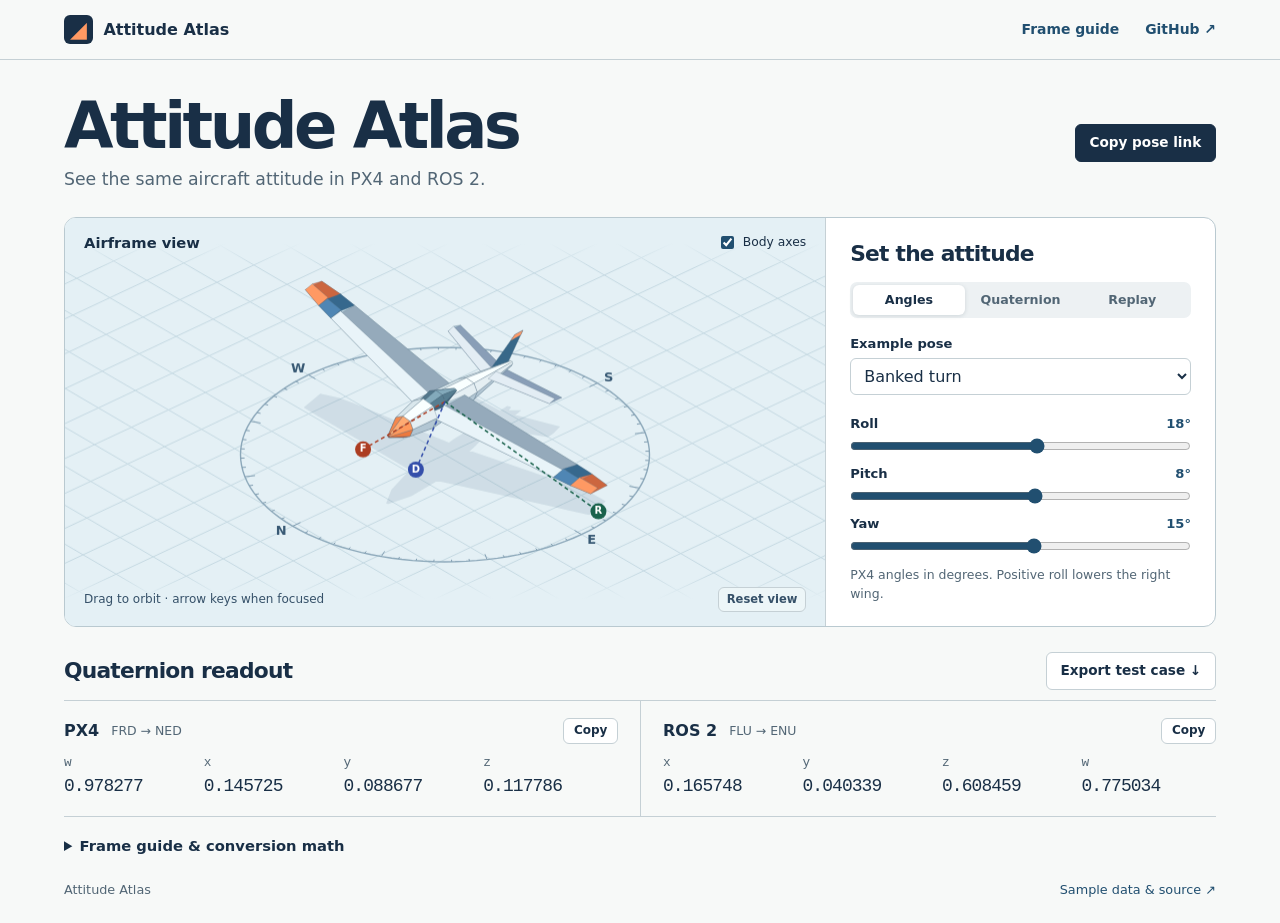
==== site/index.html @ c9293352 "Preserve pasted drafts, expose input norms and check declared odometry frames" ====
<!doctype html>
<html lang="en">
  <head>
    <meta charset="utf-8" />
    <meta name="viewport" content="width=device-width,initial-scale=1" />
    <meta name="theme-color" content="#e7f1f5" />
    <meta
      name="description"
      content="Inspect the same aircraft attitude in PX4 and ROS 2. Rotate a 3D airframe, convert quaternions, replay a flight-log excerpt and share a pose."
    />
    <title>Attitude Atlas · PX4 and ROS 2 frame explorer</title>
    <link
      rel="icon"
      href="data:image/svg+xml,%3Csvg xmlns='http://www.w3.org/2000/svg' viewBox='0 0 64 64'%3E%3Crect width='64' height='64' rx='12' fill='%2318304a'/%3E%3Cpath d='M32 8L53 49 32 40 11 49Z' fill='%23ff965b'/%3E%3C/svg%3E"
    />
    <link rel="stylesheet" href="style.css" />
    <script type="module" src="app.mjs"></script>
  </head>
  <body>
    <header>
      <div class="bar">
        <a class="brand" href="./"
          ><span class="mark" aria-hidden="true">◢</span> Attitude Atlas</a
        >
        <nav>
          <a href="#reference">Frame guide</a
          ><a href="https://github.com/lazyerZZZ/attitude-atlas">GitHub ↗</a>
        </nav>
      </div>
    </header>
    <main>
      <section class="intro">
        <div>
          <h1>Attitude Atlas</h1>
          <p>See the same aircraft attitude in PX4 and ROS 2.</p>
        </div>
        <button id="share">Copy pose link</button>
      </section>
      <div class="workspace">
        <section class="viewer" aria-label="Aircraft attitude viewer">
          <div class="viewbar">
            <b>Airframe view</b
            ><label
              ><input id="axes" type="checkbox" checked /> Body axes</label
            >
          </div>
          <canvas
            id="aircraft"
            tabindex="0"
            aria-label="3D aircraft, orange nose faces forward. Drag or use arrow keys to orbit the camera."
          ></canvas>
          <div class="viewfoot">
            <span
              >Drag to orbit
              <span class="wide">· arrow keys when focused</span></span
            ><button id="reset-view">Reset view</button>
          </div>
        </section>
        <section class="controls">
          <h2>Set the attitude</h2>
          <div class="modes" aria-label="Input mode">
            <button aria-pressed="true" data-mode="angles">Angles</button
            ><button aria-pressed="false" data-mode="paste">Quaternion</button
            ><button aria-pressed="false" data-mode="track">Replay</button>
          </div>
          <div id="angles" class="pane">
            <label for="preset">Example pose</label
            ><select id="preset">
              <option value="bank">Banked turn</option>
              <option value="north">Level, facing north</option>
              <option value="east">Level, facing east</option>
              <option value="vertical">Vertical nose-up</option>
              <option value="custom" disabled>Custom pose</option>
            </select>
            <div id="sliders"></div>
            <p class="hint">
              PX4 angles in degrees. Positive roll lowers the right wing.
            </p>
          </div>
          <div id="paste" class="pane" hidden>
            <label for="format">Input convention</label
            ><select id="format">
              <option value="px4">PX4 · w, x, y, z</option>
              <option value="ros">ROS 2 · x, y, z, w</option>
            </select>
            <label for="input">Quaternion components</label
            ><textarea id="input" rows="2" spellcheck="false">
[1, 0, 0, 0]</textarea
            >
            <p id="input-norm" role="status" class="hint"></p>
            <button id="apply" class="primary">Apply quaternion</button>
            <p class="hint">
              Accepts comma- or space-separated numbers. Input is normalized to
              unit length.
            </p>
          </div>
          <div id="track" class="pane" hidden>
            <p class="track-name" id="track-name">PX4 sample log</p>
            <div class="track-actions">
              <button id="play" class="primary">Play sample</button
              ><button id="open-file">Open CSV</button
              ><input type="file" id="file" accept=".csv,text/csv" hidden />
            </div>
            <label for="timeline"
              >Replay time <output id="clock">0.00 s</output></label
            ><input
              type="range"
              id="timeline"
              min="0"
              max="1"
              step="0.001"
              value="0"
            />
            <p class="hint">
              Import a PX4 <code>vehicle_attitude</code> CSV from
              <code>ulog2csv</code>. Files are read in this browser.
            </p>
            <p id="track-norm" class="hint"></p>
            <a href="sample.csv" download>Download sample CSV ↓</a>
          </div>
          <p role="status" id="error" class="error"></p>
        </section>
      </div>
      <div class="read-head">
        <h2>Quaternion readout</h2>
        <button id="export">Export test case ↓</button>
      </div>
      <section class="readouts" aria-label="Equivalent orientations">
        <article>
          <div class="read-label">
            <h3>PX4</h3>
            <span>FRD → NED</span
            ><button data-copy="px4" aria-label="Copy PX4 quaternion">
              Copy
            </button>
          </div>
          <dl id="px4-values"></dl>
        </article>
        <article>
          <div class="read-label">
            <h3>ROS 2</h3>
            <span>FLU → ENU</span
            ><button data-copy="ros" aria-label="Copy ROS quaternion">
              Copy
            </button>
          </div>
          <dl id="ros-values"></dl>
        </article>
      </section>
      <details id="reference">
        <summary>Frame guide &amp; conversion math</summary>
        <p>
          PX4 uses forward, right, down for the body and north, east, down for
          the world. ROS uses forward, left, up for the body and east, north, up
          for a geographic local world frame. Both rows describe how to express
          a body vector in world coordinates.
        </p>
        <p>
          In matrix form, <code>R_ros = A · R_px4 · B</code>, where
          <code>A(n,e,d) = (e,n,−d)</code> changes the world basis and
          <code>B(f,l,u) = (f,−l,−u)</code> changes the body basis. Quaternion
          component order also changes. A quaternion and its negative describe
          the same attitude.
        </p>
        <p>
          Try “Level, facing north”. PX4 reads [1, 0, 0, 0] and ROS reads [0, 0,
          0.707107, 0.707107]. The aircraft points north in both frames. At
          vertical pitch, multiple roll/yaw pairs describe the same attitude.
        </p>
        <a
          href="https://github.com/PX4/px4_ros_com/blob/main/include/px4_ros_com/frame_transforms.h"
          >PX4 frame transforms ↗</a
        >
        · <a href="https://www.ros.org/reps/rep-0103.html">ROS REP 103 ↗</a>
      </details>
      <footer>
        <span>Attitude Atlas</span
        ><a href="https://github.com/lazyerZZZ/attitude-atlas#sample-data"
          >Sample data &amp; source ↗</a
        >
      </footer>
    </main>
    <div id="notice" role="status"></div>
  </body>
</html>
---- site/style.css ----
:root {
  color-scheme: light;
  --ink: #192f46;
  --muted: #526675;
  --line: #c5d0d5;
  --blue: #214f70;
  --paper: #f7f9f8;
  --signal: #ff9963;
  font:
    16px/1.45 "Inter",
    system-ui,
    sans-serif;
  color: var(--ink);
  background: var(--paper);
}
* {
  box-sizing: border-box;
}
body {
  margin: 0;
}
a {
  color: var(--blue);
  text-underline-offset: 3px;
}
button,
select,
textarea,
input {
  font: inherit;
  color: inherit;
}
button,
select,
textarea {
  border: 1px solid var(--line);
  background: white;
  border-radius: 6px;
}
button {
  cursor: pointer;
  font-size: 0.85rem;
  font-weight: 650;
  padding: 0.52rem 0.86rem;
}
button:hover,
select:hover {
  border-color: var(--blue);
}
button:focus-visible,
a:focus-visible,
input:focus-visible,
textarea:focus-visible,
select:focus-visible,
canvas:focus-visible,
summary:focus-visible {
  outline: 3px solid #0075b5;
  outline-offset: 3px;
}
header {
  border-bottom: 1px solid var(--line);
}
.bar,
main {
  width: min(1152px, calc(100% - 64px));
  margin: auto;
}
.bar {
  height: 59px;
  display: flex;
  align-items: center;
  justify-content: space-between;
}
.brand,
nav a,
footer a {
  text-decoration: none;
}
.brand {
  display: flex;
  align-items: center;
  gap: 0.65rem;
  color: var(--ink);
  font-weight: 760;
}
.mark {
  display: grid;
  place-items: center;
  background: var(--ink);
  color: var(--signal);
  border-radius: 6px;
  width: 29px;
  height: 29px;
  font-size: 22px;
  line-height: 1;
}
nav {
  display: flex;
  gap: 26px;
  font-size: 0.87rem;
  font-weight: 600;
}
.intro {
  display: flex;
  align-items: center;
  justify-content: space-between;
  margin: 34px 0 25px;
  gap: 12px;
}
h1,
h2,
h3,
p {
  margin: 0;
}
h1 {
  font-size: clamp(40px, 5vw, 68px);
  font-weight: 750;
  letter-spacing: -0.055em;
  line-height: 1.02;
}
.intro p {
  margin-top: 8px;
  color: var(--muted);
  font-size: 1.08rem;
}
.intro button {
  background: var(--ink);
  border-color: var(--ink);
  color: white;
}
.workspace {
  display: grid;
  grid-template-columns: minmax(0, 1.95fr) minmax(280px, 1fr);
  border: 1px solid #b9c9d0;
  border-radius: 12px;
  overflow: hidden;
  background: white;
}
.viewer {
  position: relative;
  display: flex;
  flex-direction: column;
  background: #e4f0f5;
  min-width: 0;
  min-height: 398px;
}
.viewbar,
.viewfoot {
  position: absolute;
  z-index: 1;
  display: flex;
  align-items: center;
  justify-content: space-between;
  left: 0;
  right: 0;
  padding: 14px 19px;
  pointer-events: none;
}
.viewbar {
  top: 0;
  background: linear-gradient(#e4f0f5 50%, transparent);
}
.viewbar label,
.viewfoot button {
  pointer-events: auto;
}
.viewbar label {
  font-size: 0.77rem;
  display: flex;
  align-items: center;
  gap: 0.35rem;
}
.viewbar b {
  font-size: 0.92rem;
}
.viewfoot {
  bottom: 0;
  font-size: 0.75rem;
  color: #365169;
  background: linear-gradient(0deg, #e4f0f5 50%, transparent);
}
.viewfoot button {
  padding: 0.18rem 0.48rem;
  font-size: 0.72rem;
  background: #edf6f8;
}
.viewer canvas {
  width: 100%;
  height: 100%;
  position: absolute;
  inset: 0;
  touch-action: none;
  cursor: grab;
}
.viewer canvas:active {
  cursor: grabbing;
}
input {
  accent-color: var(--blue);
}
.controls {
  padding: 22px 24px;
  border-left: 1px solid var(--line);
  min-height: 400px;
}
h2 {
  font-size: 1.36rem;
  letter-spacing: -0.035em;
  line-height: 1.25;
}
.modes {
  display: flex;
  background: #edf1f3;
  padding: 3px;
  border-radius: 7px;
  margin: 14px 0 16px;
}
.modes button {
  flex: 1;
  background: transparent;
  border: 0;
  padding: 0.38rem 0.2rem;
  color: var(--muted);
  font-size: 0.79rem;
}
.modes button[aria-pressed="true"] {
  background: white;
  color: var(--ink);
  box-shadow: 0 1px 4px #243a4a26;
}
.pane > label,
.range label {
  display: flex;
  align-items: center;
  justify-content: space-between;
  font-size: 0.82rem;
  font-weight: 650;
}
.pane select,
.pane textarea {
  width: 100%;
  margin: 5px 0 12px;
  padding: 7px 9px;
}
.pane textarea {
  font-family: ui-monospace, monospace;
}
.range {
  margin: 7px 0 10px;
}
.range output,
#clock {
  font-variant-numeric: tabular-nums;
  font-weight: 550;
  color: var(--blue);
}
input[type="range"] {
  width: 100%;
  margin: 5px 0 0;
  display: block;
  height: 16px;
}
.hint {
  font-size: 0.78rem;
  color: var(--muted);
  margin-top: 12px;
  line-height: 1.5;
}
.primary {
  background: var(--blue);
  color: white;
  border-color: var(--blue);
}
.track-name {
  font-weight: bold;
  overflow-wrap: anywhere;
}
.track-actions {
  display: flex;
  gap: 7px;
  margin: 12px 0 20px;
}
#track a {
  display: inline-block;
  margin-top: 10px;
  font-size: 0.8rem;
}
.error {
  color: #9e3324;
  font-size: 0.8rem;
  margin-top: 0.5rem;
}
.error:empty {
  display: none;
}
.read-head,
.read-label,
footer {
  display: flex;
  align-items: center;
  gap: 12px;
}
.read-head {
  margin: 25px 0 10px;
  justify-content: space-between;
}
.read-head > span,
.read-label span,
footer {
  font-size: 0.8rem;
  color: var(--muted);
}
.readouts {
  display: grid;
  grid-template-columns: 1fr 1fr;
  border-block: 1px solid var(--line);
}
.readouts article {
  padding: 17px 22px 16px 0;
  min-width: 0;
}
.readouts article + article {
  border-left: 1px solid var(--line);
  padding: 17px 0 16px 22px;
}
.read-label h3 {
  font-size: 1rem;
}
.read-label button {
  margin-left: auto;
  font-size: 0.75rem;
  padding: 0.2rem 0.6rem;
}
.read-label span {
  font-size: 0.78rem;
}
.readouts dl {
  display: grid;
  grid-template-columns: repeat(4, 1fr);
  gap: 5px;
  margin: 10px 0 0;
}
.readouts dt,
.readouts dd {
  font-family: ui-monospace, "SFMono-Regular", monospace;
}
.readouts dt {
  color: var(--muted);
  font-size: 0.8rem;
}
.readouts dd {
  margin: 2px 0 0;
  font-size: clamp(0.8rem, 1.45vw, 1.12rem);
  letter-spacing: -0.05em;
}
details {
  margin-top: 18px;
}
summary {
  font-size: 0.92rem;
  font-weight: 650;
  cursor: pointer;
}
details p {
  max-width: 80ch;
  margin: 10px 0;
  font-size: 0.92rem;
  color: var(--muted);
}
details a {
  font-size: 0.87rem;
}
footer {
  justify-content: space-between;
  padding: 24px 0;
}
#notice:not(:empty) {
  position: fixed;
  bottom: 18px;
  left: 50%;
  transform: translateX(-50%);
  background: var(--ink);
  color: white;
  padding: 9px 16px;
  border-radius: 6px;
  z-index: 3;
  font-size: 0.85rem;
}
@media (max-width: 800px) {
  .bar,
  main {
    width: calc(100% - 32px);
  }
  .controls {
    padding: 18px 15px;
  }
  .workspace {
    grid-template-columns: minmax(0, 1.35fr) minmax(245px, 1fr);
  }
  .wide {
    display: none;
  }
}
@media (max-width: 650px) {
  nav {
    gap: 14px;
  }
  .intro {
    margin: 23px 0 18px;
    align-items: flex-start;
  }
  .intro p {
    font-size: 0.94rem;
  }
  .intro button {
    white-space: nowrap;
    font-size: 0.75rem;
    padding: 0.42rem 0.6rem;
  }
  .workspace {
    display: block;
  }
  .viewer {
    min-height: 285px;
  }
  .controls {
    min-height: 0;
    border-left: 0;
    border-top: 1px solid var(--line);
  }
  .readouts {
    grid-template-columns: 1fr;
  }
  .readouts article,
  .readouts article + article {
    padding: 13px 0;
    border-left: 0;
  }
  .readouts article + article {
    border-top: 1px solid var(--line);
  }
  .readouts dd {
    font-size: 1rem;
  }
  .viewbar,
  .viewfoot {
    padding: 10px 12px;
  }
  .bar {
    height: 50px;
  }
}
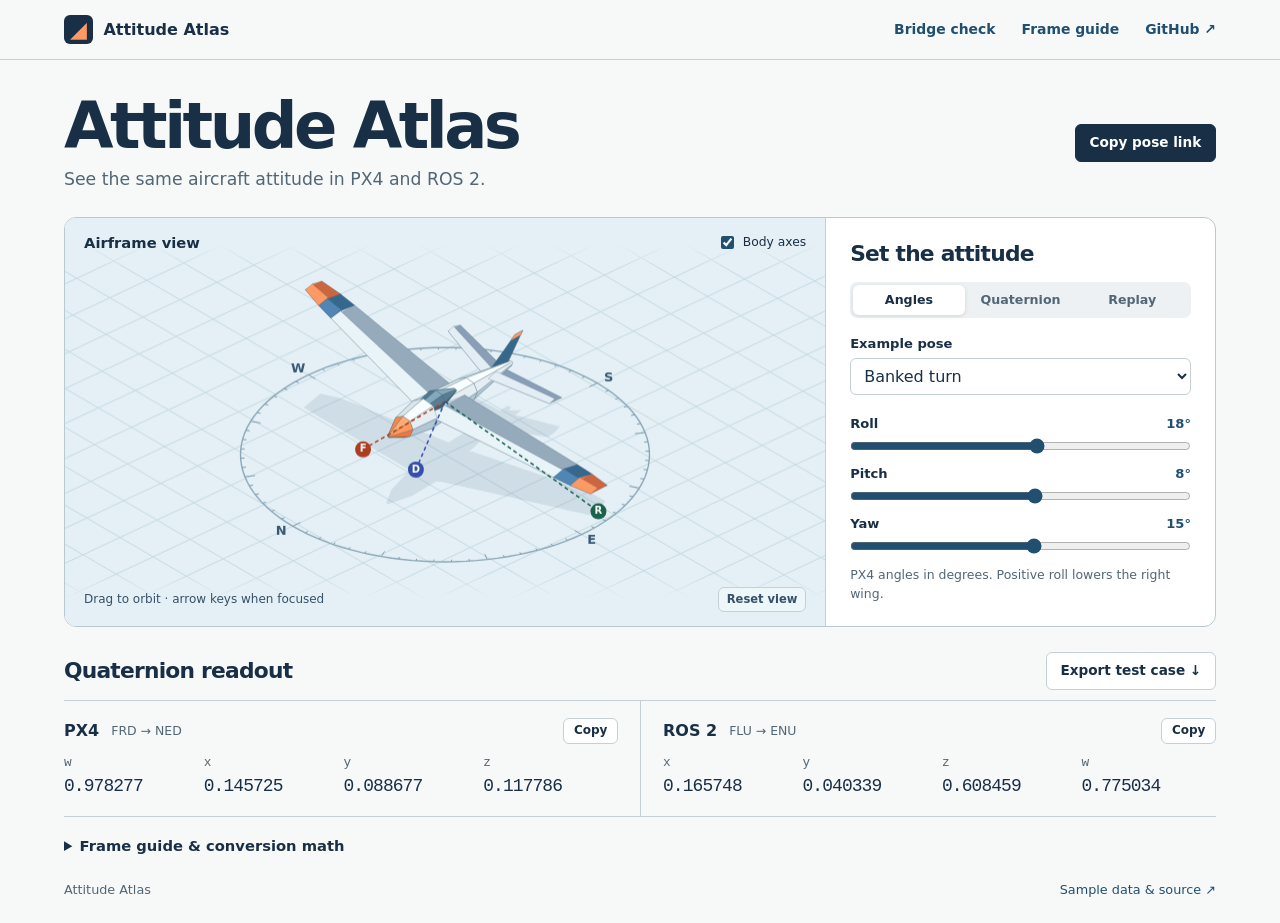
==== commit 48e32f99: "Add paired aircraft views with full rotation and sampling-time diagnostics" ====
--- a/site/index.html
+++ b/site/index.html
@@ -23,7 +23,7 @@
           ><span class="mark" aria-hidden="true">◢</span> Attitude Atlas</a
         >
         <nav>
-          <a href="#reference">Frame guide</a
+          <a href="compare.html">Bridge check</a><a href="#reference">Frame guide</a
           ><a href="https://github.com/lazyerZZZ/attitude-atlas">GitHub ↗</a>
         </nav>
       </div>
@@ -90,7 +90,7 @@
             <p id="input-norm" role="status" class="hint"></p>
             <button id="apply" class="primary">Apply quaternion</button>
             <p class="hint">
-              Accepts comma- or space-separated numbers. Input is normalized to
+              Paste four numbers or a PX4 / ROS 2 YAML or JSON message. Input is normalized to
               unit length.
             </p>
           </div>
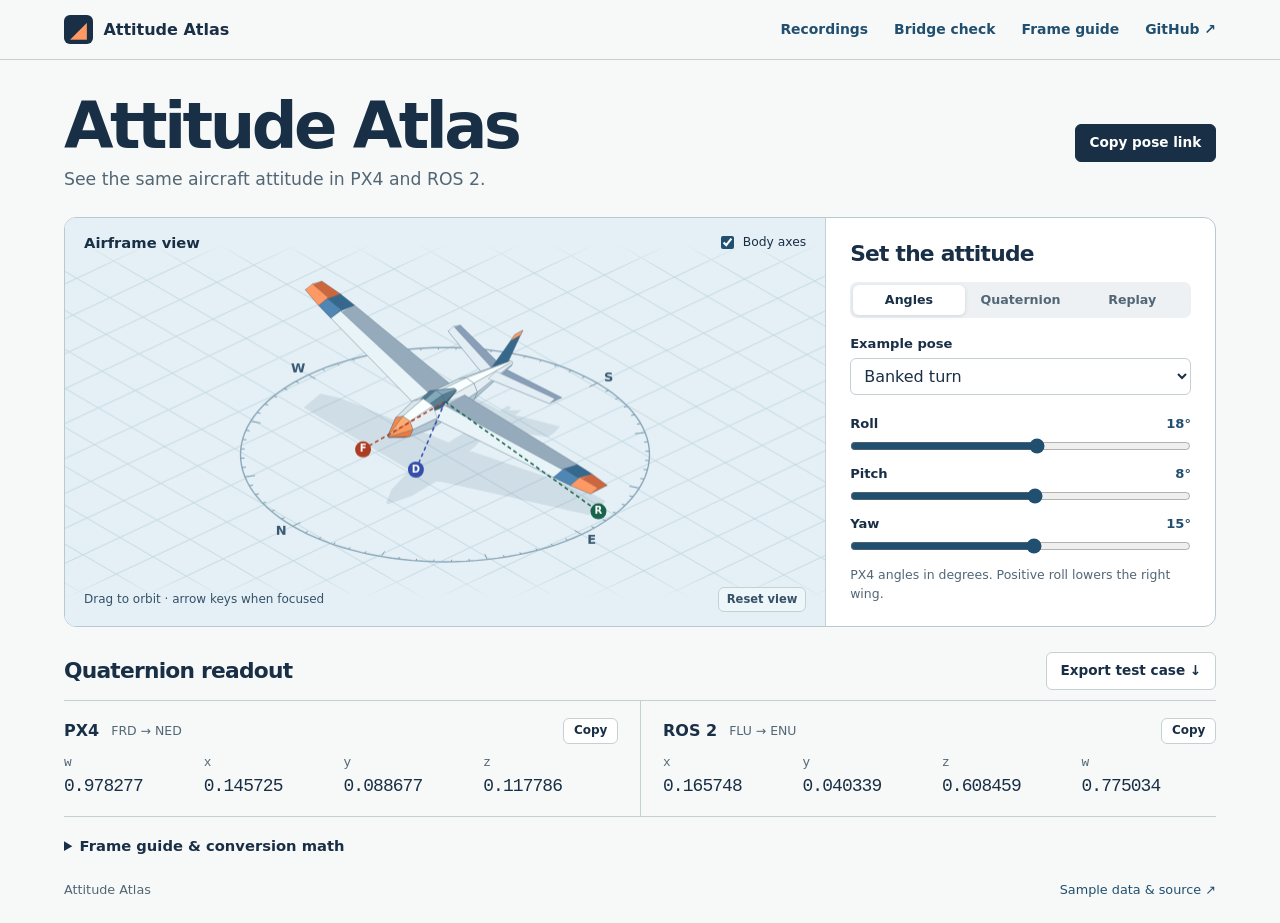
==== commit 8da8014e: "Inspect whole recordings locally in the browser and open the worst pair" ====
--- a/site/index.html
+++ b/site/index.html
@@ -23,7 +23,9 @@
           ><span class="mark" aria-hidden="true">◢</span> Attitude Atlas</a
         >
         <nav>
-          <a href="compare.html">Bridge check</a><a href="#reference">Frame guide</a
+          <a href="logs.html">Recordings</a>
+          <a href="compare.html">Bridge check</a
+          ><a href="#reference">Frame guide</a
           ><a href="https://github.com/lazyerZZZ/attitude-atlas">GitHub ↗</a>
         </nav>
       </div>
@@ -90,8 +92,8 @@
             <p id="input-norm" role="status" class="hint"></p>
             <button id="apply" class="primary">Apply quaternion</button>
             <p class="hint">
-              Paste four numbers or a PX4 / ROS 2 YAML or JSON message. Input is normalized to
-              unit length.
+              Paste four numbers or a PX4 / ROS 2 YAML or JSON message. Input is
+              normalized to unit length.
             </p>
           </div>
           <div id="track" class="pane" hidden>
@@ -115,7 +117,14 @@
               Import a PX4 <code>vehicle_attitude</code> CSV from
               <code>ulog2csv</code>. Files are read in this browser.
             </p>
+            <div class="track-step">
+              <button id="prev-sample" disabled>Previous sample</button>
+              <button id="next-sample" disabled>Next sample</button>
+            </div>
+            <p id="sample-age" class="hint"></p>
+            <p id="source-time" class="hint"></p>
             <p id="track-norm" class="hint"></p>
+            <button id="use-sample" type="button">Load sample</button>
             <a href="sample.csv" download>Download sample CSV ↓</a>
           </div>
           <p role="status" id="error" class="error"></p>
--- a/site/style.css
+++ b/site/style.css
@@ -451,3 +451,27 @@
     height: 50px;
   }
 }
+@media (max-width: 480px) {
+  header .bar {
+    height: auto;
+    min-height: 64px;
+    align-items: flex-start;
+    flex-direction: column;
+    justify-content: center;
+    gap: 1px;
+    padding: 6px 0 3px;
+  }
+  header nav {
+    width: 100%;
+    gap: 20px;
+  }
+  header nav a {
+    display: inline-flex;
+    align-items: center;
+    min-height: 32px;
+    white-space: nowrap;
+  }
+  .track-step button {
+    margin-top: 6px;
+  }
+}
